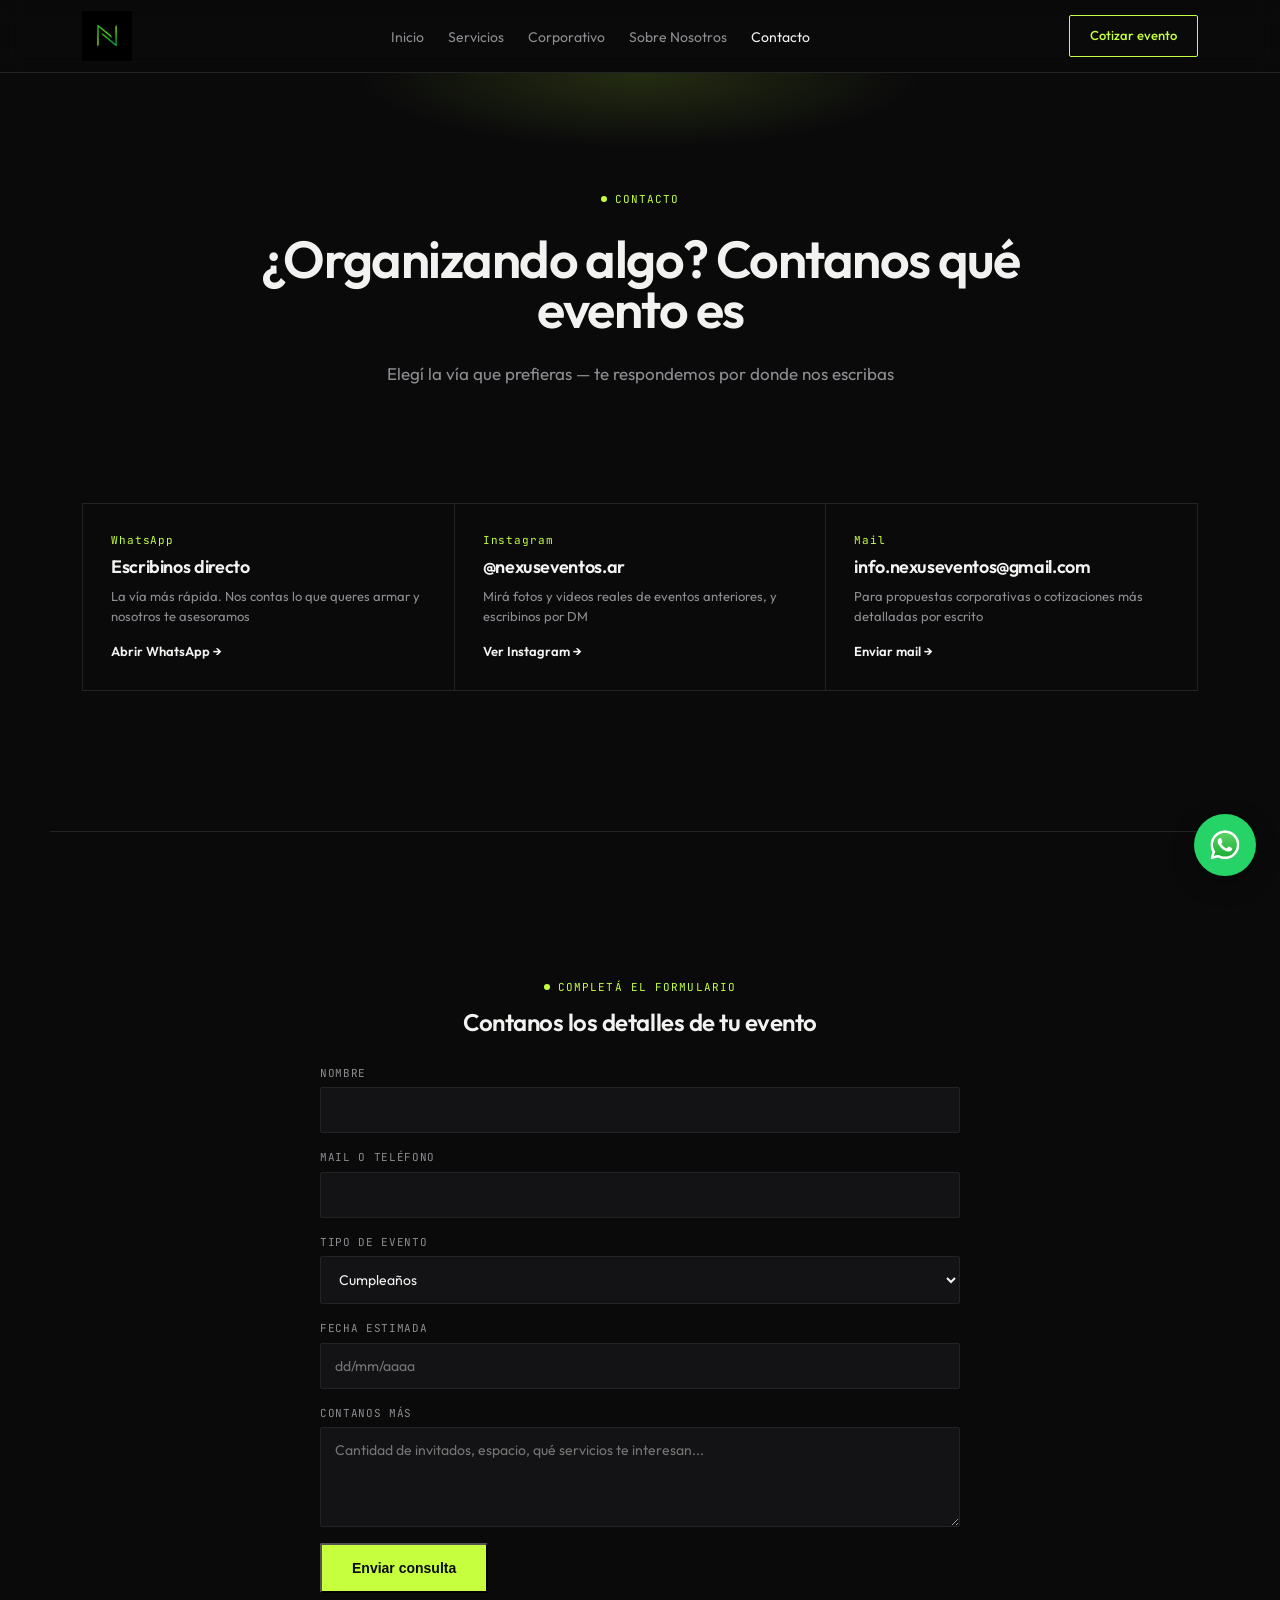
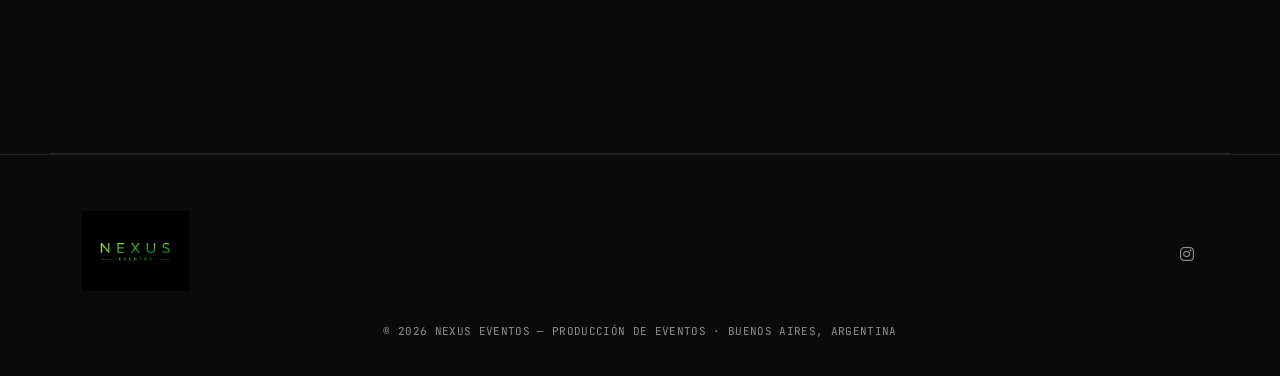
==== contacto.html @ 8e3d3120 "version 2" ====
<!DOCTYPE html>
<html lang="es">
<head>
<meta charset="UTF-8">
<meta name="viewport" content="width=device-width, initial-scale=1.0">
<title>Contacto — NEXUS EVENTOS</title>
<meta name="description" content="Contactá a NEXUS EVENTOS por WhatsApp, Instagram, mail o formulario para cotizar tu evento">
<link rel="stylesheet" href="styles.css">
<link rel="stylesheet" href="https://cdnjs.cloudflare.com/ajax/libs/font-awesome/6.7.2/css/all.min.css">
</head>
<body>

<header>
  <div class="wrap nav-inner">
    <a href="index.html" class="logo">
      <img src="fotos/Isotipo nexus.png" alt="Nexus Eventos">
    </a>
    <button class="nav-toggle" aria-label="Abrir menú">☰</button>
    <nav>
      <ul class="nav-links" id="navLinks">
        <li><a href="index.html">Inicio</a></li>
        <li><a href="servicios.html">Servicios</a></li>
        <li><a href="corporativo.html">Corporativo</a></li>
        <li><a href="sobre-nosotros.html">Sobre Nosotros</a></li>
        <li><a href="contacto.html" aria-current="page">Contacto</a></li>
      </ul>
    </nav>
    <a href="contacto.html" class="nav-cta">Cotizar evento</a>
  </div>
</header>

<!-- HERO -->
<section class="hero" style="padding-bottom:0;">
  <div class="hero-inner">
    <span class="eyebrow">Contacto</span>
    <h1 style="font-size:clamp(32px,4.5vw,52px);">¿Organizando algo? Contanos qué evento es</h1>
    <p>Elegí la vía que prefieras — te respondemos por donde nos escribas</p>
  </div>
</section>

<!-- OPCIONES DE CONTACTO -->
<section>
  <div class="contact-options">

    <!-- WHATSAPP -->
    <a class="contact-option" href="https://wa.me/5491100000000?text=Hola%2C%20quiero%20cotizar%20un%20evento" target="_blank" rel="noopener">
      <span class="label">WhatsApp</span>
      <h3>Escribinos directo</h3>
      <p>La vía más rápida. Nos contas lo que queres armar y nosotros te asesoramos </p>
      <span class="go">Abrir WhatsApp →</span>
    </a>

    <!-- INSTAGRAM -->
    <a class="contact-option" href="https://instagram.com/nexuseventos.ar" target="_blank" rel="noopener">
      <span class="label">Instagram</span>
      <h3>@nexuseventos.ar</h3>
      <p>Mirá fotos y videos reales de eventos anteriores, y escribinos por DM</p>
      <span class="go">Ver Instagram →</span>
    </a>

    <!-- MAIL -->
    <a class="contact-option" href="mailto:info.nexuseventos@gmail.com">
      <span class="label">Mail</span>
      <h3>info.nexuseventos@gmail.com</h3>
      <p>Para propuestas corporativas o cotizaciones más detalladas por escrito</p>
      <span class="go">Enviar mail →</span>
    </a>

  </div>
</section>

<!-- FORMULARIO -->
<section class="why-section">
  <div class="wrap" style="padding:56px 0; text-align:center;">
    <span class="eyebrow"> completá el formulario</span>
    <h2 style="margin:14px 0 30px;">Contanos los detalles de tu evento</h2>

    <form class="contact-form" id="contactForm" action="https://api.web3forms.com/submit" method="POST">
      <input type="hidden" name="access_key" value="68e4d121-441e-4bf8-ab7c-fb642df434f2">
      <input type="hidden" name="subject" value="Nueva consulta desde la web — NEXUS EVENTOS">

      <div class="field">
        <label for="nombre">Nombre</label>
        <input type="text" id="nombre" name="nombre" required>
      </div>

      <div class="field">
        <label for="contacto">Mail o teléfono</label>
        <input type="text" id="contacto" name="contacto" required>
      </div>

      <div class="field">
        <label for="tipoEvento">Tipo de evento</label>
        <select id="tipoEvento" name="tipo_evento">
          <option>Cumpleaños</option>
          <option>Previa / Egresados</option>
          <option>Evento corporativo</option>
          <option>Casamiento</option>
          <option>Otro</option>
        </select>
      </div>

      <div class="field">
        <label for="fecha">Fecha estimada</label>
        <input type="text" id="fecha" name="fecha" placeholder="dd/mm/aaaa">
      </div>

      <div class="field">
        <label for="mensaje">Contanos más</label>
        <textarea id="mensaje" name="mensaje" rows="4" placeholder="Cantidad de invitados, espacio, qué servicios te interesan..."></textarea>
      </div>

      <button type="submit" class="btn-primary">Enviar consulta</button>
      <p class="form-status" id="formStatus"></p>
    </form>
  </div>
</section>

<!-- BOTON WHATSAPP -->
<a href="https://wa.me/54911XXXXXXXX?text=Hola,%20quiero%20consultar%20por%20un%20evento."
   class="whatsapp-float"
   target="_blank"
   aria-label="WhatsApp">
<img src="fotos/WhatsApp.svg.webp" alt="WhatsApp">
</a>

<footer>
  <div class="footer-inner">
    <div class="footer-top wrap" style="max-width:1180px">
        <div class="footer-logo">
            <img src="fotos/logotipo nexus.png" alt="Nexus Eventos">
        </div>

      <div class="footer-social">
        <a href="https://www.instagram.com/nexuseventos.ar"
           target="_blank"
           aria-label="Instagram">
          <i class="fa-brands fa-instagram"></i>
        </a>
      </div>

    </div>

    <div class="footer-bottom">
      © 2026 NEXUS EVENTOS — PRODUCCIÓN DE EVENTOS · BUENOS AIRES, ARGENTINA
    </div>
  </div>
</footer>


<script src="script.js"></script>
<script>
  // Envío del formulario vía fetch para mostrar un mensaje de estado sin recargar la página
  const form = document.getElementById('contactForm');
  const status = document.getElementById('formStatus');
  if (form) {
    form.addEventListener('submit', async (e) => {
      e.preventDefault();
      status.textContent = 'Enviando...';
      status.className = 'form-status';
      try {
        const res = await fetch(form.action, {
          method: 'POST',
          body: new FormData(form),
          headers: { 'Accept': 'application/json' }
        });
        const data = await res.json();
        if (data.success) {
          status.textContent = '¡Listo! Te vamos a responder a la brevedad.';
          status.className = 'form-status ok';
          form.reset();
        } else {
          status.textContent = 'Hubo un error. Probá escribirnos por WhatsApp mientras lo resolvemos.';
          status.className = 'form-status error';
        }
      } catch (err) {
        status.textContent = 'Hubo un error. Probá escribirnos por WhatsApp mientras lo resolvemos.';
        status.className = 'form-status error';
      }
    });
  }
</script>
</body>
</html>
---- styles.css ----
/* ============================================
   NEXUS EVENTOS — Producción de eventos
   Sistema de diseño: negro + verde lima, tipografía Outfit
   ============================================ */

@import url('https://fonts.googleapis.com/css2?family=Outfit:wght@400;500;600;700&family=JetBrains+Mono:wght@400;500&display=swap');

:root{
  --bg: #0a0a0b;
  --bg-raised: #131315;
  --line: #232326;
  --ink: #f2f2f0;
  --ink-dim: #8d8d92;
  --accent: #c6ff3d;
  --font-display: 'Outfit', sans-serif;
  --font-mono: 'JetBrains Mono', monospace;
}

*{ margin: 0; padding: 0; box-sizing: border-box; }
html{ scroll-behavior: smooth; }
body{
  background: var(--bg);
  color: var(--ink);
  font-family: var(--font-display);
  line-height: 1.5;
  -webkit-font-smoothing: antialiased;
}

.wrap{ max-width: 1180px; margin: 0 auto; padding: 0 32px; }

h1, h2, h3{ font-family: var(--font-display); font-weight: 600; letter-spacing: -0.02em; line-height: 1.05; }

.eyebrow{
  font-family: var(--font-mono);
  text-transform: uppercase;
  letter-spacing: 0.1em;
  font-size: 11px;
  color: var(--accent);
  display: inline-flex;
  align-items: center;
  gap: 8px;
}
.eyebrow::before{ content:''; width:6px; height:6px; background:var(--accent); border-radius:50%; }

a{ color: inherit; text-decoration: none; }

/* ---------- NAV ---------- */
header{
  position: sticky; top: 0; z-index: 50;
  background: rgba(10,10,11,0.9);
  backdrop-filter: blur(10px);
  border-bottom: 1px solid var(--line);
}
.nav-inner{ display:flex; align-items:center; justify-content:space-between; height:72px; }
.logo{ display:flex; align-items:center; gap:8px; font-weight:700; font-size:20px; letter-spacing:-0.02em; text-decoration:none; }
.logo-dot{ width:8px; height:8px; background:var(--accent); border-radius:1px; }
.logo img{ height:50px; width:auto; display:block; }
.nav-links{ display:flex; gap:24px; list-style:none; }
.nav-links a{ font-size:14px; color:var(--ink-dim); transition:color .2s; }
.nav-links a:hover, .nav-links a[aria-current="page"]{ color:var(--ink); }
.nav-cta{
  font-size:13px; font-weight:500; padding:10px 20px;
  border:1px solid var(--accent); color:var(--accent); border-radius:2px;
  transition: background .2s, color .2s;
}
.nav-cta:hover{ background:var(--accent); color:var(--bg); }
.nav-toggle{ display:none; background:none; border:none; color:var(--ink); font-size:22px; cursor:pointer; }

/* ---------- HERO ---------- */
.hero{
  padding: 118px 32px 84px;
  text-align:center;
  background: radial-gradient(50% 50% at 50% 0, rgba(198,255,61,0.14) 0%, transparent 48%);
}
.hero-inner{ max-width:900px; margin:0 auto; display:flex; flex-direction:column; align-items:center; gap:26px; }
.hero h1{ font-size: clamp(36px, 5.5vw, 70px); letter-spacing:-0.03em; line-height:0.98; }
.hero p{ max-width:520px; color:var(--ink-dim); font-size:17px; }
.hero-ctas{ display:flex; gap:16px; }
.btn-primary{
  background:var(--accent); color:var(--bg); font-weight:600; font-size:14px;
  padding:15px 30px; border-radius:2px; transition:transform .15s, box-shadow .15s; display:inline-block;
}
.btn-primary:hover{ transform:translateY(-2px); box-shadow:0 8px 24px rgba(198,255,61,0.25); }
.btn-ghost{
  border:1px solid var(--line); color:var(--ink); font-weight:500; font-size:14px;
  padding:15px 30px; border-radius:2px; transition:border-color .15s; display:inline-block;
}
.btn-ghost:hover{ border-color:var(--ink-dim); }

/* ---------- SECTION SHARED ---------- */
section{ padding:84px 32px; max-width:1180px; margin:0 auto; }
.section-head{ max-width:640px; margin-bottom:40px; display:flex; flex-direction:column; gap:10px; }
.section-head.center{ text-align:center; margin-left:auto; margin-right:auto; align-items:center; }
.section-head h2{ font-size:clamp(28px,4vw,42px); }
.section-head p{ color:var(--ink-dim); font-size:16px; }

/* ---------- SERVICIOS ---------- */
.services-grid{ display:grid; grid-template-columns:repeat(3,1fr); gap:42px 41px; }
.service-card img{
  width:100%; height:300px; object-fit:cover; border-radius:2px; opacity:.86; display:block; margin-bottom:16px;
}
.service-card .idx{ font-family:var(--font-mono); font-size:10px; letter-spacing:0.05em; color:var(--accent); }
.service-card h3{ font-size:26px; letter-spacing:-0.01em; margin:8px 0 8px; }
.service-card p{ font-size:14px; color:var(--ink-dim); margin-bottom:16px; }
.service-card .card-link{
  display:inline-block; border:1px solid var(--accent); color:var(--accent);
  font-size:13px; font-weight:600; padding:12px 18px; border-radius:2px; transition:background .2s,color .2s;
}
.service-card .card-link:hover{ background:var(--accent); color:var(--bg); }

/* ---------- POR QUE ELEGIRNOS ---------- */
.why-section{ border-top:1px solid var(--line); border-bottom:1px solid var(--line); }
.why-inner{ display:flex; gap:60px; align-items:flex-start; }
.why-inner h2{ font-size:34px; font-weight:500; letter-spacing:-0.02em; max-width:528px; flex:none; }
.why-list{ flex:1; display:flex; flex-direction:column; }
.why-item{ padding-bottom:20px; border-bottom:1px solid var(--line); margin-bottom:20px; font-size:14px; line-height:1.6; }
.why-item:last-child{ border-bottom:none; margin-bottom:0; padding-bottom:0; }
.why-item .num{ color:var(--accent); font-weight:600; }

/* ---------- DISEÑADO PARA TU EVENTO ---------- */
.audience-section{ background:var(--bg-raised); max-width:none; padding:82px 32px; }
.audience-section > .wrap{ max-width:1180px; }
.audience-grid{ display:grid; grid-template-columns:repeat(3,1fr); gap:1px; background:var(--line); border:1px solid var(--line); margin-top:16px; }
.audience-card{ background:var(--bg-raised); padding:26px; font-size:15px; line-height:1.6; }
.audience-card b{ display:block; margin-bottom:14px; }

/* ---------- COMO TRABAJAMOS ---------- */
.steps-section{ border-top:1px solid var(--line); text-align:center; }
.steps-section h2{ font-size:40px; max-width:660px; margin:0 auto 40px; }
.steps-grid{ display:grid; grid-template-columns:repeat(4,1fr); gap:1px; background:var(--line); }
.step{ background:var(--bg); padding:26px; text-align:left; font-size:14px; line-height:1.5; }
.step .num{ display:block; margin-bottom:14px; }
.step b{ display:block; margin-bottom:4px; }

/* ---------- FAQ ---------- */
.faq-section{ background:var(--bg-raised); max-width:none; padding:0 32px; }
.faq-section > .wrap{ max-width:780px; border-top:1px solid var(--line); padding:57px 32px; text-align:center; }
.faq-section h2{ font-size:40px; margin-bottom:30px; }
.faq-list{ text-align:left; }
.faq-item{ border-bottom:1px solid var(--line); background:var(--bg-raised); }
.faq-question{
  width:100%; display:flex; justify-content:space-between; align-items:center; gap:16px;
  background:none; border:none; color:var(--ink); font-family:var(--font-display); font-weight:500;
  font-size:16px; line-height:1.3; padding:18px 4px; cursor:pointer; text-align:left;
}
.faq-icon{ position:relative; width:16px; height:16px; flex:none; }
.faq-icon::before, .faq-icon::after{ content:''; position:absolute; background:var(--accent); transition:transform .25s ease; }
.faq-icon::before{ width:14px; height:2px; top:7px; left:1px; }
.faq-icon::after{ width:2px; height:14px; top:1px; left:7px; }
.faq-item.open .faq-icon::after{ transform:rotate(90deg); }
.faq-answer{ max-height:0; overflow:hidden; transition:max-height .3s ease; }
.faq-item.open .faq-answer{ max-height:300px; }
.faq-answer p{ padding:0 4px 20px; font-size:14px; color:var(--ink-dim); line-height:1.6; }

/* ---------- CONTACTO ---------- */
.contact-section{ border-top:1px solid var(--line); text-align:center; padding-bottom:72px; }
.contact-section h2{ font-size:44px; letter-spacing:-0.03em; max-width:720px; margin:16px auto 0; }
.contact-ctas{ display:flex; gap:16px; justify-content:center; margin-top:18px; }

/* ---------- BOTÓN WHATSAPP ---------- */
.whatsapp-float {
    position: fixed;
    bottom: 24px;
    right: 24px;
    width: 62px;
    height: 62px;
    border-radius: 50%;
    background: #25D366;
    display: flex;
    align-items: center;
    justify-content: center;
    box-shadow: 0 8px 24px rgba(0,0,0,.25);
    z-index: 9999;
    transition: all .25s ease;
}

.whatsapp-float:hover {
    transform: scale(1.08);
}

.whatsapp-float img {
    width: 34px;
    height: 34px;
}

/* ---------- FOOTER ---------- */
footer{ border-top:1px solid var(--line); padding:56px 32px 36px; }
.footer-inner{ max-width:1180px; margin:0 auto; display:flex; flex-direction:column; align-items:center; gap:32px; }
.footer-top{ display:flex; justify-content:space-between; align-items:center; width:100%; }
.footer-social{ display:flex; gap:16px; }
.footer-social a{ width:18px; height:18px; color:var(--ink-dim); }
.footer-bottom{ font-family:var(--font-mono); font-size:11px; letter-spacing:0.03em; color:var(--ink-dim); text-align:center; }
.footer-logo img{ height:80px; width:auto; display:block; }

/* ---------- RESPONSIVE ---------- */
@media (max-width: 860px){
  .nav-links{ position:fixed; top:72px; left:0; right:0; background:var(--bg); border-bottom:1px solid var(--line); flex-direction:column; padding:8px 32px 20px; display:none; }
  .nav-links.open{ display:flex; }
  .nav-links a{ padding:12px 0; border-bottom:1px solid var(--line); }
  .nav-toggle{ display:block; }
  .hero-ctas{ flex-direction:column; width:100%; }
  .services-grid{ grid-template-columns:1fr; }
  .why-inner{ flex-direction:column; gap:24px; }
  .audience-grid, .steps-grid{ grid-template-columns:1fr; }
  .contact-ctas{ flex-direction:column; }
}

/* ============================================
   COMPONENTES PARA PÁGINAS INTERNAS
   (Servicios, Corporativo, Sobre Nosotros)
   ============================================ */

/* Hero de página interna — imagen de fondo con overlay, texto encima */
.page-hero{
  position:relative;
  overflow:hidden;
  min-height:520px;
  display:flex;
  align-items:center;
  padding:0;
  max-width:none;
}
.page-hero-bg{ position:absolute; inset:0; z-index:0; }
.page-hero-bg img{ width:100%; height:100%; object-fit:cover; opacity:.4; display:block; }
.page-hero-bg::after{
  content:'';
  position:absolute; inset:0;
  background:
    linear-gradient(90deg, var(--bg) 15%, rgba(10,10,11,0.55) 55%, rgba(10,10,11,0.25) 100%),
    linear-gradient(to top, var(--bg) 0%, transparent 45%);
}
.page-hero > .wrap{ position:relative; z-index:1; padding-top:132px; padding-bottom:72px; }
.page-hero-text{ display:flex; flex-direction:column; gap:20px; align-items:flex-start; max-width:620px; }
.page-hero-text h1{ font-size:clamp(32px,4.5vw,52px); letter-spacing:-0.02em; }
.page-hero-text p{ color:var(--ink-dim); font-size:16px; max-width:480px; }

/* Bloques de 3 columnas (por qué elegirnos / principios) */
.trio-grid{ display:grid; grid-template-columns:repeat(3,1fr); gap:1px; background:var(--line); border:1px solid var(--line); margin-top:24px; }
.trio-item{ background:var(--bg); padding:26px; font-size:14px; line-height:1.6; }
.trio-item .num{ color:var(--accent); font-family:var(--font-mono); font-size:12px; display:block; margin-bottom:10px; }
.trio-item b{ display:block; margin-bottom:6px; }

/* Detalle de servicio (imagen + texto alternado) */
.service-detail{ display:grid; grid-template-columns:1fr 1fr; gap:60px; align-items:center; padding:64px 32px; border-top:1px solid var(--line); }
.service-detail:nth-child(even) .service-detail-img{ order:2; }
.service-detail-img img{ width:100%; border-radius:2px; display:block; }
.service-detail-text .idx{ font-family:var(--font-mono); font-size:11px; color:var(--accent); letter-spacing:0.08em; }
.service-detail-text h2{ font-size:30px; margin:12px 0 14px; }
.service-detail-text p{ color:var(--ink-dim); font-size:15px; margin-bottom:20px; }
.spec-list{ display:flex; flex-wrap:wrap; gap:10px; margin-bottom:16px; }
.spec-list span{ border:1px solid var(--line); border-radius:2px; padding:6px 12px; font-size:12px; color:var(--ink-dim); }
.ideal-para{ font-family:var(--font-mono); font-size:11px; color:var(--ink-dim); letter-spacing:0.05em; margin-bottom:20px; text-transform:uppercase; }
.ideal-para b{ color:var(--ink); }

/* Grilla de soluciones corporativas (numeradas con link) */
.corp-grid{ display:grid; grid-template-columns:repeat(3,1fr); gap:1px; background:var(--line); border:1px solid var(--line); margin-top:24px; }
.corp-card{ background:var(--bg); padding:28px; }
.corp-card .num{ font-family:var(--font-mono); font-size:12px; color:var(--accent); }
.corp-card h3{ font-size:17px; margin:12px 0 8px; }
.corp-card p{ font-size:14px; color:var(--ink-dim); }
.corp-card a{ color:inherit; }
.corp-card a:hover{ color:var(--accent); }

/* Lista de tags de equipamiento */
.equipment-tags{ display:flex; flex-wrap:wrap; gap:10px; margin-top:20px; }
.equipment-tags a{ border:1px solid var(--line); border-radius:20px; padding:10px 18px; font-size:13px; transition:border-color .2s, color .2s; }
.equipment-tags a:hover{ border-color:var(--accent); color:var(--accent); }

/* FAQ en dos columnas (Servicios) */
.faq-columns{ display:grid; grid-template-columns:1fr 1fr; gap:0 40px; text-align:left; }
.faq-columns .faq-item{ break-inside:avoid; }

/* Propósito / Misión / Visión */
.pmv-grid{ display:grid; grid-template-columns:repeat(3,1fr); gap:40px; margin-top:24px; }
.pmv-item .label{ font-family:var(--font-mono); font-size:11px; color:var(--accent); letter-spacing:0.08em; display:block; margin-bottom:10px; }
.pmv-item p{ font-size:15px; line-height:1.6; }

/* Nota de placeholder (aviso interno, no mostrar en producción) */
.todo-note{
  display:block; background:rgba(198,255,61,0.08); border:1px dashed var(--accent);
  color:var(--accent); font-family:var(--font-mono); font-size:11px; padding:10px 14px; border-radius:2px; margin-top:10px;
}

@media (max-width: 860px){
  .service-detail, .trio-grid, .corp-grid, .faq-columns, .pmv-grid{ grid-template-columns:1fr; display:flex; flex-direction:column; }
  .service-detail:nth-child(even) .service-detail-img{ order:0; }
}

/* ============================================
   PÁGINA DE CONTACTO
   ============================================ */
.contact-options{ display:grid; grid-template-columns:repeat(3,1fr); gap:1px; background:var(--line); border:1px solid var(--line); margin:32px 0 56px; }
.contact-option{ background:var(--bg); padding:28px; display:flex; flex-direction:column; gap:10px; transition:background .2s; }
.contact-option:hover{ background:var(--bg-raised); }
.contact-option .label{ font-family:var(--font-mono); font-size:11px; color:var(--accent); letter-spacing:0.08em; }
.contact-option h3{ font-size:18px; }
.contact-option p{ font-size:13px; color:var(--ink-dim); }
.contact-option .go{ font-size:13px; font-weight:600; color:var(--ink); margin-top:6px; }
.contact-option:hover .go{ color:var(--accent); }

.contact-form{ max-width:640px; margin:0 auto; display:flex; flex-direction:column; gap:16px; text-align:left; }
.contact-form .field{ display:flex; flex-direction:column; gap:6px; }
.contact-form label{ font-family:var(--font-mono); font-size:11px; text-transform:uppercase; letter-spacing:0.06em; color:var(--ink-dim); }
.contact-form input, .contact-form select, .contact-form textarea{
  background:var(--bg-raised); border:1px solid var(--line); color:var(--ink);
  padding:13px 14px; font-family:var(--font-display); font-size:14px; border-radius:2px;
}
.contact-form input:focus, .contact-form select:focus, .contact-form textarea:focus{ outline:none; border-color:var(--accent); }
.contact-form button{ align-self:flex-start; }
.form-status{ font-size:13px; margin-top:4px; }
.form-status.ok{ color:var(--accent); }
.form-status.error{ color:#ff6b6b; }

@media (max-width:860px){
  .contact-options{ grid-template-columns:1fr; }
}

/* ============================================
   SUBPÁGINAS DE SERVICIO (karaoke / gaming / pantallas)
   ============================================ */
.breadcrumb{ font-family:var(--font-mono); font-size:12px; color:var(--ink-dim); margin-bottom:18px; }
.breadcrumb a{ color:var(--ink-dim); transition:color .2s; }
.breadcrumb a:hover{ color:var(--accent); }
.breadcrumb .sep{ margin:0 8px; }
.breadcrumb .current{ color:var(--ink); }

.back-link{
  display:inline-flex; align-items:center; gap:6px;
  font-family:var(--font-mono); font-size:12px; color:var(--ink-dim);
  margin-bottom:14px; cursor:pointer; transition:color .2s;
}
.back-link:hover{ color:var(--accent); }

.gallery-grid{ display:grid; grid-template-columns:repeat(3,1fr); gap:16px; }
.gallery-grid img{ width:100%; height:220px; object-fit:cover; border-radius:2px; display:block; }

.packages-grid{ display:grid; grid-template-columns:repeat(3,1fr); gap:1px; background:var(--line); border:1px solid var(--line); margin-top:24px; }
.package-card{ background:var(--bg); padding:28px; display:flex; flex-direction:column; gap:10px; }
.package-card.featured{ background:var(--bg-raised); border-top:2px solid var(--accent); }
.package-card .tier{ font-family:var(--font-mono); font-size:11px; color:var(--accent); letter-spacing:0.08em; }
.package-card h3{ font-size:20px; }
.package-card .price{ font-size:24px; font-weight:600; margin:4px 0; }
.package-card .price span{ font-size:13px; color:var(--ink-dim); font-weight:400; }
.package-card ul{ list-style:none; display:flex; flex-direction:column; gap:8px; font-size:13px; color:var(--ink-dim); margin:8px 0 16px; }
.package-card ul li::before{ content:"— "; color:var(--accent); }

.related-services{ display:flex; gap:16px; flex-wrap:wrap; }
.related-services a{ border:1px solid var(--line); border-radius:2px; padding:14px 20px; font-size:14px; transition:border-color .2s, color .2s; }
.related-services a:hover{ border-color:var(--accent); color:var(--accent); }

@media (max-width:860px){
  .gallery-grid, .packages-grid{ grid-template-columns:1fr; }
}

/* ============================================
   CONTENIDO EXTENDIDO DE SUBPÁGINAS DE SERVICIO
   ============================================ */
.feature-grid{ display:grid; grid-template-columns:repeat(2,1fr); gap:1px; background:var(--line); border:1px solid var(--line); margin-top:8px; }
.feature-item{ background:var(--bg); padding:26px; display:flex; gap:14px; align-items:flex-start; transition:background .2s; }
.feature-item:hover{ background:var(--bg-raised); }
.feature-item .dot{ width:8px; height:8px; background:var(--accent); border-radius:1px; flex:none; margin-top:7px; }
.feature-item-body b{ display:block; font-size:15px; margin-bottom:6px; }
.feature-item-body p{ font-size:14px; color:var(--ink-dim); line-height:1.6; }

.modalidad-grid{ display:grid; grid-template-columns:repeat(3,1fr); gap:1px; background:var(--line); border:1px solid var(--line); margin-top:24px; }
.modalidad-item{ background:var(--bg); padding:24px; font-size:14px; line-height:1.6; color:var(--ink-dim); }
.modalidad-item b{ display:block; color:var(--ink); margin-bottom:6px; }
.modalidad-note{ text-align:center; font-size:14px; color:var(--ink-dim); margin-top:20px; }
.modalidad-note a{ color:var(--accent); }

@media (max-width:860px){
  .feature-grid, .modalidad-grid{ grid-template-columns:1fr; }
}
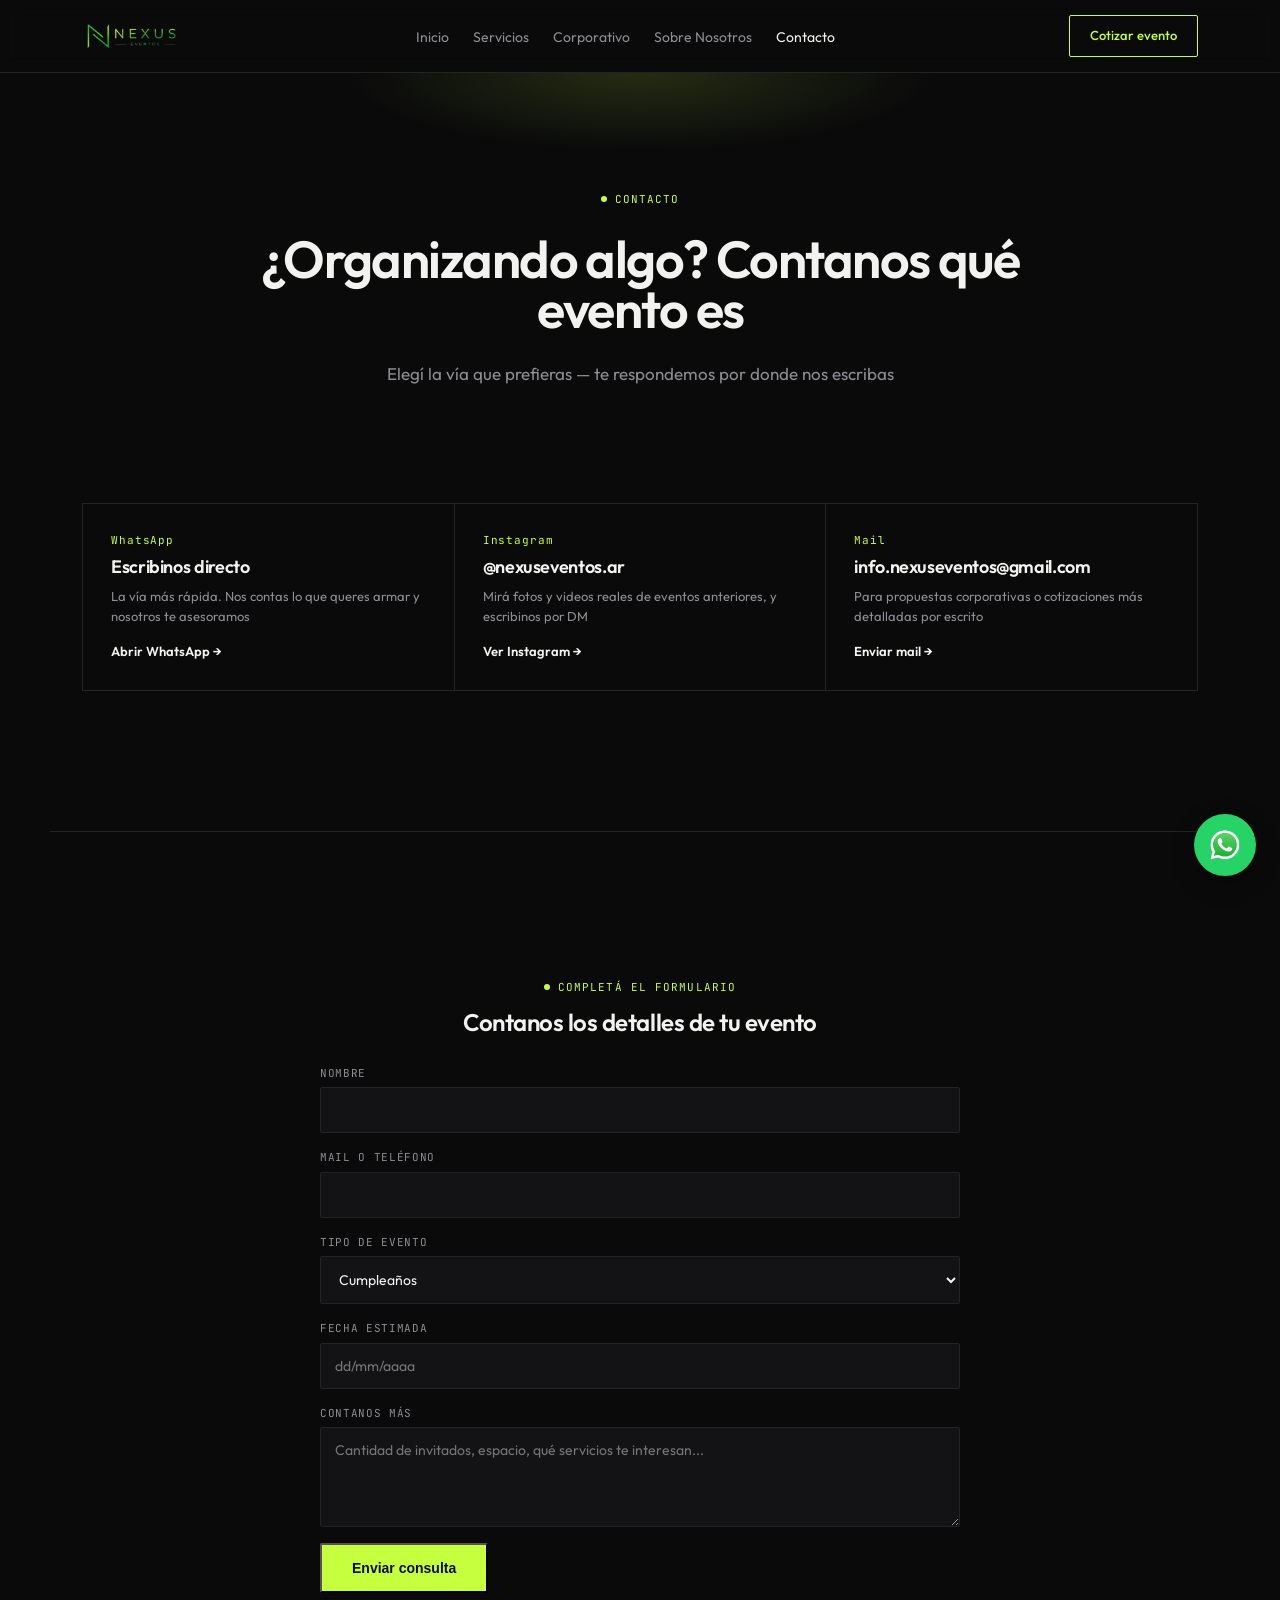
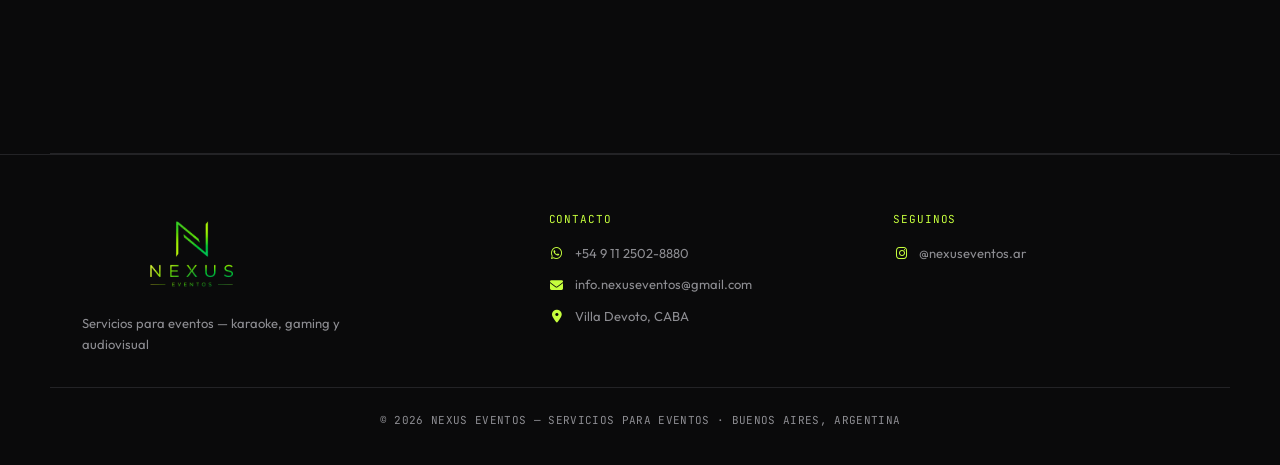
==== commit 2feb2d26: "version 3" ====
--- a/contacto.html
+++ b/contacto.html
@@ -13,13 +13,20 @@
 <header>
   <div class="wrap nav-inner">
     <a href="index.html" class="logo">
-      <img src="fotos/Isotipo nexus.png" alt="Nexus Eventos">
+      <img src="fotos/imagotipo 2 nexus sin fondo.png" alt="Nexus Eventos">
     </a>
     <button class="nav-toggle" aria-label="Abrir menú">☰</button>
     <nav>
       <ul class="nav-links" id="navLinks">
         <li><a href="index.html">Inicio</a></li>
-        <li><a href="servicios.html">Servicios</a></li>
+        <li class="has-dropdown">
+          <a href="servicios.html">Servicios</a>
+          <ul class="dropdown">
+            <li><a href="karaoke.html">Karaoke &amp; Música</a></li>
+            <li><a href="gaming.html">Experiencia Gamer</a></li>
+            <li><a href="pantallas.html">Pantallas &amp; Audiovisual</a></li>
+          </ul>
+        </li>
         <li><a href="corporativo.html">Corporativo</a></li>
         <li><a href="sobre-nosotros.html">Sobre Nosotros</a></li>
         <li><a href="contacto.html" aria-current="page">Contacto</a></li>
@@ -29,8 +36,10 @@
   </div>
 </header>
 
+
+
 <!-- HERO -->
-<section class="hero" style="padding-bottom:0;">
+<section class="hero reveal" style="padding-bottom:0;">
   <div class="hero-inner">
     <span class="eyebrow">Contacto</span>
     <h1 style="font-size:clamp(32px,4.5vw,52px);">¿Organizando algo? Contanos qué evento es</h1>
@@ -40,10 +49,10 @@
 
 <!-- OPCIONES DE CONTACTO -->
 <section>
-  <div class="contact-options">
+  <div class="contact-options reveal">
 
     <!-- WHATSAPP -->
-    <a class="contact-option" href="https://wa.me/5491100000000?text=Hola%2C%20quiero%20cotizar%20un%20evento" target="_blank" rel="noopener">
+    <a class="contact-option reveal" href="https://wa.me/5491125028880?text=Hola%2C%20quiero%20cotizar%20un%20evento" target="_blank" rel="noopener">
       <span class="label">WhatsApp</span>
       <h3>Escribinos directo</h3>
       <p>La vía más rápida. Nos contas lo que queres armar y nosotros te asesoramos </p>
@@ -51,7 +60,7 @@
     </a>
 
     <!-- INSTAGRAM -->
-    <a class="contact-option" href="https://instagram.com/nexuseventos.ar" target="_blank" rel="noopener">
+    <a class="contact-option reveal" href="https://instagram.com/nexuseventos.ar" target="_blank" rel="noopener">
       <span class="label">Instagram</span>
       <h3>@nexuseventos.ar</h3>
       <p>Mirá fotos y videos reales de eventos anteriores, y escribinos por DM</p>
@@ -59,7 +68,7 @@
     </a>
 
     <!-- MAIL -->
-    <a class="contact-option" href="mailto:info.nexuseventos@gmail.com">
+    <a class="contact-option reveal" href="mailto:info.nexuseventos@gmail.com">
       <span class="label">Mail</span>
       <h3>info.nexuseventos@gmail.com</h3>
       <p>Para propuestas corporativas o cotizaciones más detalladas por escrito</p>
@@ -70,26 +79,26 @@
 </section>
 
 <!-- FORMULARIO -->
-<section class="why-section">
+<section class="why-section reveal">
   <div class="wrap" style="padding:56px 0; text-align:center;">
     <span class="eyebrow"> completá el formulario</span>
     <h2 style="margin:14px 0 30px;">Contanos los detalles de tu evento</h2>
 
-    <form class="contact-form" id="contactForm" action="https://api.web3forms.com/submit" method="POST">
+    <form class="contact-form reveal" id="contactForm" action="https://api.web3forms.com/submit" method="POST">
       <input type="hidden" name="access_key" value="68e4d121-441e-4bf8-ab7c-fb642df434f2">
       <input type="hidden" name="subject" value="Nueva consulta desde la web — NEXUS EVENTOS">
 
-      <div class="field">
+      <div class="field reveal">
         <label for="nombre">Nombre</label>
         <input type="text" id="nombre" name="nombre" required>
       </div>
 
-      <div class="field">
+      <div class="field reveal">
         <label for="contacto">Mail o teléfono</label>
         <input type="text" id="contacto" name="contacto" required>
       </div>
 
-      <div class="field">
+      <div class="field reveal">
         <label for="tipoEvento">Tipo de evento</label>
         <select id="tipoEvento" name="tipo_evento">
           <option>Cumpleaños</option>
@@ -100,12 +109,12 @@
         </select>
       </div>
 
-      <div class="field">
+      <div class="field reveal">
         <label for="fecha">Fecha estimada</label>
         <input type="text" id="fecha" name="fecha" placeholder="dd/mm/aaaa">
       </div>
 
-      <div class="field">
+      <div class="field reveal">
         <label for="mensaje">Contanos más</label>
         <textarea id="mensaje" name="mensaje" rows="4" placeholder="Cantidad de invitados, espacio, qué servicios te interesan..."></textarea>
       </div>
@@ -117,7 +126,7 @@
 </section>
 
 <!-- BOTON WHATSAPP -->
-<a href="https://wa.me/54911XXXXXXXX?text=Hola,%20quiero%20consultar%20por%20un%20evento."
+<a href="https://wa.me/5491125028880?text=Hola,%20quiero%20consultar%20por%20un%20evento."
    class="whatsapp-float"
    target="_blank"
    aria-label="WhatsApp">
@@ -127,22 +136,34 @@
 <footer>
   <div class="footer-inner">
     <div class="footer-top wrap" style="max-width:1180px">
-        <div class="footer-logo">
-            <img src="fotos/logotipo nexus.png" alt="Nexus Eventos">
-        </div>
-
-      <div class="footer-social">
-        <a href="https://www.instagram.com/nexuseventos.ar"
-           target="_blank"
-           aria-label="Instagram">
-          <i class="fa-brands fa-instagram"></i>
+      <div class="footer-col footer-col-logo">
+        <img src="fotos/Imagotipo nexus sin fondo.png" alt="Nexus Eventos" class="footer-logo-img">
+        <p class="footer-tagline">Servicios para eventos — karaoke, gaming y audiovisual</p>
+      </div>
+
+      <div class="footer-col">
+        <span class="footer-col-title">Contacto</span>
+        <a href="https://wa.me/5491125028880" target="_blank" class="footer-link">
+          <i class="fa-brands fa-whatsapp"></i> +54 9 11 2502-8880
         </a>
-      </div>
-
+        <a href="mailto:info.nexuseventos@gmail.com" class="footer-link">
+          <i class="fa-solid fa-envelope"></i> info.nexuseventos@gmail.com
+        </a>
+        <span class="footer-link">
+          <i class="fa-solid fa-location-dot"></i> Villa Devoto, CABA
+        </span>
+      </div>
+
+      <div class="footer-col">
+        <span class="footer-col-title">Seguinos</span>
+        <a href="https://www.instagram.com/nexuseventos.ar" target="_blank" aria-label="Instagram" class="footer-link">
+          <i class="fa-brands fa-instagram"></i> @nexuseventos.ar
+        </a>
+      </div>
     </div>
 
     <div class="footer-bottom">
-      © 2026 NEXUS EVENTOS — PRODUCCIÓN DE EVENTOS · BUENOS AIRES, ARGENTINA
+      © 2026 NEXUS EVENTOS — SERVICIOS PARA EVENTOS · BUENOS AIRES, ARGENTINA
     </div>
   </div>
 </footer>
--- a/styles.css
+++ b/styles.css
@@ -54,10 +54,26 @@
 .nav-inner{ display:flex; align-items:center; justify-content:space-between; height:72px; }
 .logo{ display:flex; align-items:center; gap:8px; font-weight:700; font-size:20px; letter-spacing:-0.02em; text-decoration:none; }
 .logo-dot{ width:8px; height:8px; background:var(--accent); border-radius:1px; }
-.logo img{ height:50px; width:auto; display:block; }
+.logo img{ height:75px; width:auto; display:block; }
 .nav-links{ display:flex; gap:24px; list-style:none; }
 .nav-links a{ font-size:14px; color:var(--ink-dim); transition:color .2s; }
 .nav-links a:hover, .nav-links a[aria-current="page"]{ color:var(--ink); }
+
+/* Submenú desplegable de Servicios */
+.has-dropdown{ position:relative; }
+.dropdown{
+  list-style:none;
+  position:absolute; top:100%; left:0;
+  min-width:220px; padding:6px;
+  background:var(--bg-raised); border:1px solid var(--line); border-radius:2px;
+  box-shadow:0 12px 24px rgba(0,0,0,.35);
+  display:none; flex-direction:column;
+  z-index:60;
+}
+.has-dropdown:hover .dropdown{ display:flex; }
+.dropdown a{ display:block; padding:10px 12px; font-size:13px; border-radius:2px; color:var(--ink-dim); }
+.dropdown a:hover{ background:var(--bg); color:var(--accent); }
+
 .nav-cta{
   font-size:13px; font-weight:500; padding:10px 20px;
   border:1px solid var(--accent); color:var(--accent); border-radius:2px;
@@ -68,11 +84,41 @@
 
 /* ---------- HERO ---------- */
 .hero{
+  position:relative;
+  overflow:hidden;
   padding: 118px 32px 84px;
   text-align:center;
-  background: radial-gradient(50% 50% at 50% 0, rgba(198,255,61,0.14) 0%, transparent 48%);
-}
-.hero-inner{ max-width:900px; margin:0 auto; display:flex; flex-direction:column; align-items:center; gap:26px; }
+  background: radial-gradient(50% 50% at 50% 0, rgba(198,255,61,0.14) 0%, transparent 50%);
+}
+.hero-bg{
+  position:absolute;
+  inset:0;
+  width:100%;
+  height:100%;
+  z-index:0;
+}
+.hero-bg img{
+  width:100%;
+  height:100%;
+  object-fit:cover;
+  object-position:center;
+  display:block;
+  filter:grayscale(1) contrast(1.1);
+  opacity:.75;
+}
+.hero-bg::after{
+  content:'';
+  position:absolute;
+  inset:0;
+  background:
+    radial-gradient(60% 60% at 50% 0%, rgba(198,255,61,0.10) 0%, transparent 90%),
+    linear-gradient(180deg, var(--bg) 0%, rgba(10,10,11,0.55) 30%, rgba(10,10,11,0.85) 100%),
+    linear-gradient(90deg, var(--bg) 0%, transparent 20%, transparent 80%, var(--bg) 100%);
+}
+.hero-inner{
+  position:relative; z-index:1;
+  max-width:900px; margin:0 auto; display:flex; flex-direction:column; align-items:center; gap:26px;
+}
 .hero h1{ font-size: clamp(36px, 5.5vw, 70px); letter-spacing:-0.03em; line-height:0.98; }
 .hero p{ max-width:520px; color:var(--ink-dim); font-size:17px; }
 .hero-ctas{ display:flex; gap:16px; }
@@ -87,6 +133,7 @@
 }
 .btn-ghost:hover{ border-color:var(--ink-dim); }
 
+
 /* ---------- SECTION SHARED ---------- */
 section{ padding:84px 32px; max-width:1180px; margin:0 auto; }
 .section-head{ max-width:640px; margin-bottom:40px; display:flex; flex-direction:column; gap:10px; }
@@ -94,6 +141,10 @@
 .section-head h2{ font-size:clamp(28px,4vw,42px); }
 .section-head p{ color:var(--ink-dim); font-size:16px; }
 
+@media (max-width:860px){
+  .section-head-wide h2{ white-space:normal; }
+}
+
 /* ---------- SERVICIOS ---------- */
 .services-grid{ display:grid; grid-template-columns:repeat(3,1fr); gap:42px 41px; }
 .service-card img{
@@ -107,6 +158,19 @@
   font-size:13px; font-weight:600; padding:12px 18px; border-radius:2px; transition:background .2s,color .2s;
 }
 .service-card .card-link:hover{ background:var(--accent); color:var(--bg); }
+
+/* Más vida en las tarjetas al pasar el mouse */
+.service-card{ transition:transform .25s ease; }
+.service-card:hover{ transform:translateY(-6px); }
+
+.feature-item{ transition:transform .2s ease, background .2s ease; }
+.feature-item:hover{ transform:translateX(4px); }
+
+.trio-item, .corp-card, .package-card{ transition:background .2s ease, transform .2s ease; }
+.trio-item:hover, .corp-card:hover{ background:var(--bg-raised); }
+
+.audience-card{ transition:background .2s ease; }
+.audience-card:hover{ background:rgba(198,255,61,0.04); }
 
 /* ---------- POR QUE ELEGIRNOS ---------- */
 .why-section{ border-top:1px solid var(--line); border-bottom:1px solid var(--line); }
@@ -184,13 +248,38 @@
 }
 
 /* ---------- FOOTER ---------- */
+/* ---------- FOOTER ---------- */
 footer{ border-top:1px solid var(--line); padding:56px 32px 36px; }
-.footer-inner{ max-width:1180px; margin:0 auto; display:flex; flex-direction:column; align-items:center; gap:32px; }
-.footer-top{ display:flex; justify-content:space-between; align-items:center; width:100%; }
-.footer-social{ display:flex; gap:16px; }
-.footer-social a{ width:18px; height:18px; color:var(--ink-dim); }
-.footer-bottom{ font-family:var(--font-mono); font-size:11px; letter-spacing:0.03em; color:var(--ink-dim); text-align:center; }
-.footer-logo img{ height:80px; width:auto; display:block; }
+.footer-inner{ max-width:1180px; margin:0 auto; display:flex; flex-direction:column; gap:32px; }
+.footer-top{
+  display:grid; grid-template-columns:1.4fr 1fr 1fr; gap:40px;
+  align-items:start; width:100%;
+}
+.footer-col{ display:flex; flex-direction:column; gap:12px; }
+.footer-col-title{
+  font-family:var(--font-mono); font-size:11px; text-transform:uppercase;
+  letter-spacing:0.08em; color:var(--accent); margin-bottom:4px;
+}
+.footer-col-logo .footer-logo-img{
+  height:88px;
+  width:auto;
+  max-width:220px;
+  object-fit:contain;
+  display:block;
+  margin-bottom:2px;
+}
+.footer-tagline{ font-size:13px; color:var(--ink-dim); line-height:1.6; max-width:320px; }
+.footer-link{
+  display:flex; align-items:center; gap:10px;
+  font-size:13px; color:var(--ink-dim); transition:color .2s;
+}
+.footer-link:hover{ color:var(--accent); }
+.footer-link i{ width:16px; text-align:center; color:var(--accent); font-size:13px; }
+.footer-bottom{ font-family:var(--font-mono); font-size:11px; letter-spacing:0.03em; color:var(--ink-dim); text-align:center; border-top:1px solid var(--line); padding-top:24px; }
+
+@media (max-width:860px){
+  .footer-top{ grid-template-columns:1fr; gap:32px; }
+}
 
 /* ---------- RESPONSIVE ---------- */
 @media (max-width: 860px){
@@ -203,7 +292,16 @@
   .why-inner{ flex-direction:column; gap:24px; }
   .audience-grid, .steps-grid{ grid-template-columns:1fr; }
   .contact-ctas{ flex-direction:column; }
-}
+
+/* En mobile no hay hover: el submenú de Servicios queda siempre visible, anidado */
+  .dropdown{
+    display:flex; position:static; border:none; background:none; box-shadow:none;
+    padding:0 0 0 16px; margin-top:-6px;
+  }
+  .dropdown a{ border-bottom:none; padding:8px 0; color:var(--ink-dim); font-size:13px; }
+
+}
+
 
 /* ============================================
    COMPONENTES PARA PÁGINAS INTERNAS
@@ -221,18 +319,27 @@
   max-width:none;
 }
 .page-hero-bg{ position:absolute; inset:0; z-index:0; }
-.page-hero-bg img{ width:100%; height:100%; object-fit:cover; opacity:.4; display:block; }
+
+.page-hero-bg img{
+  width:100%; height:100%; object-fit:cover; object-position:75% center;
+  opacity:.65; display:block;
+}
 .page-hero-bg::after{
   content:'';
   position:absolute; inset:0;
   background:
-    linear-gradient(90deg, var(--bg) 15%, rgba(10,10,11,0.55) 55%, rgba(10,10,11,0.25) 100%),
-    linear-gradient(to top, var(--bg) 0%, transparent 45%);
-}
-.page-hero > .wrap{ position:relative; z-index:1; padding-top:132px; padding-bottom:72px; }
-.page-hero-text{ display:flex; flex-direction:column; gap:20px; align-items:flex-start; max-width:620px; }
-.page-hero-text h1{ font-size:clamp(32px,4.5vw,52px); letter-spacing:-0.02em; }
-.page-hero-text p{ color:var(--ink-dim); font-size:16px; max-width:480px; }
+    linear-gradient(90deg, var(--bg) 8%, rgba(10,10,11,0.45) 45%, rgba(10,10,11,0.15) 100%),
+    linear-gradient(to top, var(--bg) 0%, transparent 55%);
+}
+
+.page-hero > .wrap{
+  position:relative; z-index:1;
+  padding-top:132px; padding-bottom:72px;
+}
+.page-hero-text{ display:flex; flex-direction:column; gap:20px; align-items:center; text-align:center;  gap:20px; max-width:900px; margin:0 auto;} 
+.page-hero-text h1{ font-size:clamp(32px,4.5vw,52px); letter-spacing:-0.02em; max-width:900px; } 
+.page-hero-text p{ color:var(--ink-dim); font-size:16px; max-width:650px; }
+
 
 /* Bloques de 3 columnas (por qué elegirnos / principios) */
 .trio-grid{ display:grid; grid-template-columns:repeat(3,1fr); gap:1px; background:var(--line); border:1px solid var(--line); margin-top:24px; }
@@ -248,7 +355,7 @@
 .service-detail-text h2{ font-size:30px; margin:12px 0 14px; }
 .service-detail-text p{ color:var(--ink-dim); font-size:15px; margin-bottom:20px; }
 .spec-list{ display:flex; flex-wrap:wrap; gap:10px; margin-bottom:16px; }
-.spec-list span{ border:1px solid var(--line); border-radius:2px; padding:6px 12px; font-size:12px; color:var(--ink-dim); }
+.spec-list span{border:1px solid var(--line); border-radius:2px;padding:6px 12px;font-size:12px;font-weight:600;color:var(--ink);letter-spacing:0.02em;}
 .ideal-para{ font-family:var(--font-mono); font-size:11px; color:var(--ink-dim); letter-spacing:0.05em; margin-bottom:20px; text-transform:uppercase; }
 .ideal-para b{ color:var(--ink); }
 
@@ -356,11 +463,23 @@
    CONTENIDO EXTENDIDO DE SUBPÁGINAS DE SERVICIO
    ============================================ */
 .feature-grid{ display:grid; grid-template-columns:repeat(2,1fr); gap:1px; background:var(--line); border:1px solid var(--line); margin-top:8px; }
+.feature-grid-3{ grid-template-columns:repeat(3,1fr); }
+.feature-grid-1{ grid-template-columns:1fr; max-width:520px; margin:0 auto; }
 .feature-item{ background:var(--bg); padding:26px; display:flex; gap:14px; align-items:flex-start; transition:background .2s; }
 .feature-item:hover{ background:var(--bg-raised); }
-.feature-item .dot{ width:8px; height:8px; background:var(--accent); border-radius:1px; flex:none; margin-top:7px; }
-.feature-item-body b{ display:block; font-size:15px; margin-bottom:6px; }
-.feature-item-body p{ font-size:14px; color:var(--ink-dim); line-height:1.6; }
+.feature-item{ background:var(--bg); padding:26px; display:flex; gap:14px; align-items:flex-start; transition:background .2s; }
+.feature-item:hover{ background:var(--bg-raised); }
+.feature-item i{
+  font-size:18px;
+  color:var(--accent);
+  flex:none;
+  margin-top:2px;
+  width:20px;
+  text-align:center;
+}
+.feature-item-body b{ display:block; font-size:16px; margin-bottom:8px; }
+.feature-item-body p{ font-size:15px; color:var(--ink-dim); line-height:1.6; }
+
 
 .modalidad-grid{ display:grid; grid-template-columns:repeat(3,1fr); gap:1px; background:var(--line); border:1px solid var(--line); margin-top:24px; }
 .modalidad-item{ background:var(--bg); padding:24px; font-size:14px; line-height:1.6; color:var(--ink-dim); }
@@ -370,4 +489,64 @@
 
 @media (max-width:860px){
   .feature-grid, .modalidad-grid{ grid-template-columns:1fr; }
-}+}
+
+@media (max-width:860px){
+  .feature-grid-3{ grid-template-columns:1fr; }
+}
+
+/* Caja destacada — Karaoke 3 en 1 */
+.highlight-box{
+  background:var(--bg-raised);
+  border:1px solid var(--line);
+  border-left:2px solid var(--accent);
+  border-radius:2px;
+  padding:28px 30px;
+  margin-bottom:32px;
+}
+.highlight-box h3{ font-size:22px; margin:8px 0 10px; }
+.highlight-box > p{ color:var(--ink-dim); font-size:14px; margin-bottom:14px; }
+.check-list{ list-style:none; display:flex; flex-direction:column; gap:8px; }
+.check-list li{ font-size:15px; color:var(--ink); padding-left:22px; position:relative; }
+.check-list li::before{
+  content:'✓'; position:absolute; left:0; top:0;
+  color:var(--accent); font-weight:600;
+}
+
+/* REVEAL */
+.reveal{ opacity:0; transform:translateY(24px); transition:opacity .6s ease, transform .6s ease; }
+.reveal.visible{ opacity:1; transform:translateY(0); }
+
+.service-card:nth-child(1){ transition-delay:0s; }
+.service-card:nth-child(2){ transition-delay:.1s; }
+.service-card:nth-child(3){ transition-delay:.2s; }
+
+.feature-item:nth-child(1){ transition-delay:0s; }
+.feature-item:nth-child(2){ transition-delay:.1s; }
+.feature-item:nth-child(3){ transition-delay:.2s; }
+
+.audience-card:nth-child(1){ transition-delay:0s; }
+.audience-card:nth-child(2){ transition-delay:.1s; }
+.audience-card:nth-child(3){ transition-delay:.2s; }
+
+.btn-primary, .btn-ghost, .nav-cta{
+  transition: transform .15s, box-shadow .15s, border-color .15s;
+}
+.btn-primary:active, .btn-ghost:active, .nav-cta:active{
+  transform: scale(0.96);
+}
+
+
+/* GLOW SUTIL DEL LOGO */
+.logo img{
+  transition: filter .3s ease;
+}
+.logo:hover img{
+  filter: drop-shadow(0 0 8px rgba(198,255,61,0.5));
+}
+
+@keyframes logo-pulse{
+  0%, 100%{ filter: drop-shadow(0 0 6px rgba(198,255,61,0.25)); }
+  50%{ filter: drop-shadow(0 0 14px rgba(198,255,61,0.45)); }
+}
+.logo img{ animation: logo-pulse 3s ease-in-out infinite; }
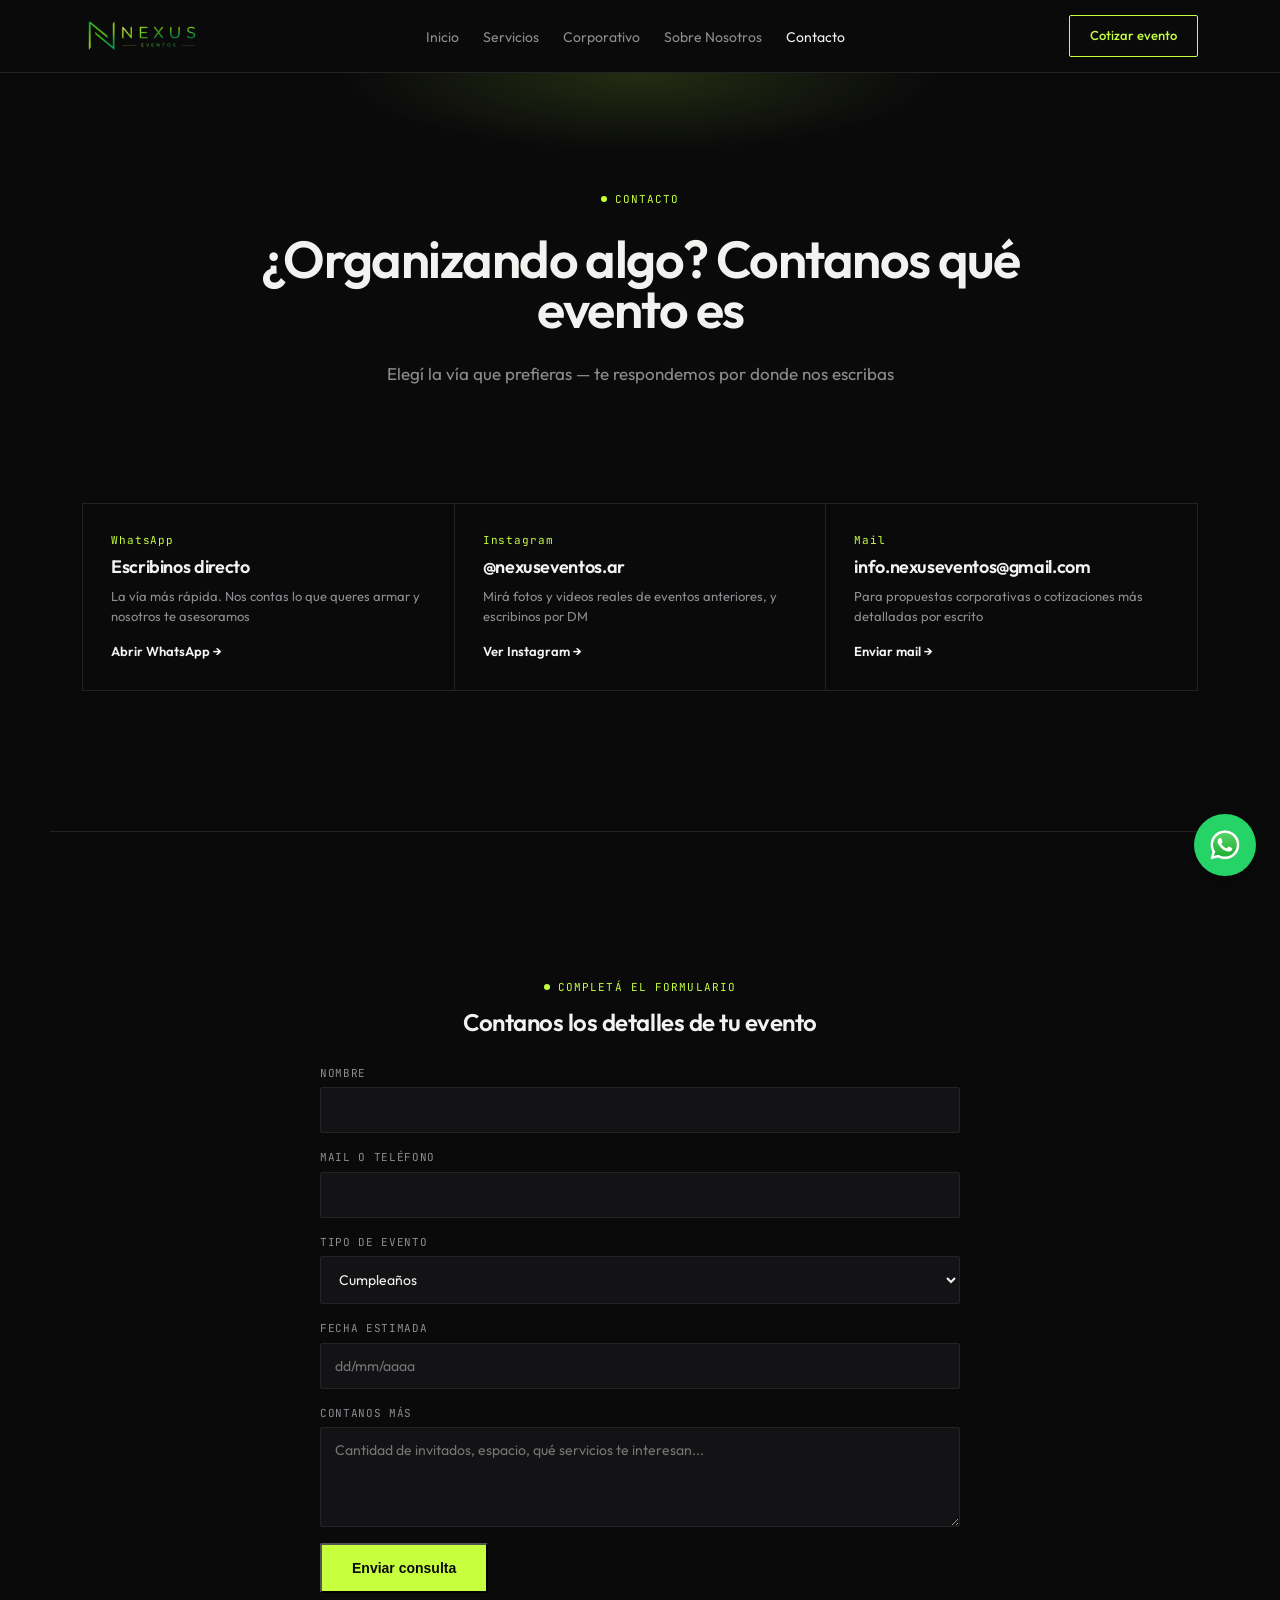
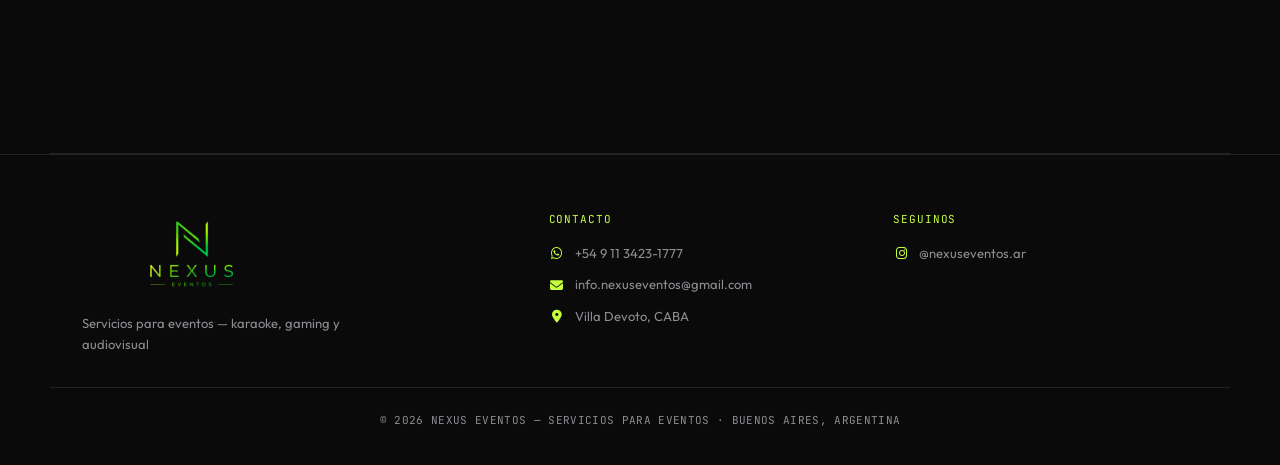
==== commit 1d609956: "versión 4" ====
--- a/contacto.html
+++ b/contacto.html
@@ -5,6 +5,7 @@
 <meta name="viewport" content="width=device-width, initial-scale=1.0">
 <title>Contacto — NEXUS EVENTOS</title>
 <meta name="description" content="Contactá a NEXUS EVENTOS por WhatsApp, Instagram, mail o formulario para cotizar tu evento">
+<link rel="icon" type="image/png" href="fotos/Isotipo nexus.png">
 <link rel="stylesheet" href="styles.css">
 <link rel="stylesheet" href="https://cdnjs.cloudflare.com/ajax/libs/font-awesome/6.7.2/css/all.min.css">
 </head>
@@ -12,19 +13,20 @@
 
 <header>
   <div class="wrap nav-inner">
-    <a href="index.html" class="logo">
+    <a href="./" class="logo">
       <img src="fotos/imagotipo 2 nexus sin fondo.png" alt="Nexus Eventos">
     </a>
     <button class="nav-toggle" aria-label="Abrir menú">☰</button>
     <nav>
       <ul class="nav-links" id="navLinks">
-        <li><a href="index.html">Inicio</a></li>
+        <li><a href="./">Inicio</a></li>
         <li class="has-dropdown">
           <a href="servicios.html">Servicios</a>
           <ul class="dropdown">
             <li><a href="karaoke.html">Karaoke &amp; Música</a></li>
             <li><a href="gaming.html">Experiencia Gamer</a></li>
             <li><a href="pantallas.html">Pantallas &amp; Audiovisual</a></li>
+            <li><a href="luces.html">Luces &amp; Ambientación</a></li>
           </ul>
         </li>
         <li><a href="corporativo.html">Corporativo</a></li>
@@ -52,7 +54,7 @@
   <div class="contact-options reveal">
 
     <!-- WHATSAPP -->
-    <a class="contact-option reveal" href="https://wa.me/5491125028880?text=Hola%2C%20quiero%20cotizar%20un%20evento" target="_blank" rel="noopener">
+    <a class="contact-option reveal" href="https://wa.me/5491134231777?text=Hola%20Nexus!%20" target="_blank" rel="noopener">
       <span class="label">WhatsApp</span>
       <h3>Escribinos directo</h3>
       <p>La vía más rápida. Nos contas lo que queres armar y nosotros te asesoramos </p>
@@ -126,7 +128,7 @@
 </section>
 
 <!-- BOTON WHATSAPP -->
-<a href="https://wa.me/5491125028880?text=Hola,%20quiero%20consultar%20por%20un%20evento."
+<a href="https://wa.me/5491134231777?text=Hola%20Nexus!%20"
    class="whatsapp-float"
    target="_blank"
    aria-label="WhatsApp">
@@ -143,8 +145,8 @@
 
       <div class="footer-col">
         <span class="footer-col-title">Contacto</span>
-        <a href="https://wa.me/5491125028880" target="_blank" class="footer-link">
-          <i class="fa-brands fa-whatsapp"></i> +54 9 11 2502-8880
+        <a href="https://wa.me/5491134231777" target="_blank" class="footer-link">
+          <i class="fa-brands fa-whatsapp"></i> +54 9 11 3423-1777
         </a>
         <a href="mailto:info.nexuseventos@gmail.com" class="footer-link">
           <i class="fa-solid fa-envelope"></i> info.nexuseventos@gmail.com
--- a/styles.css
+++ b/styles.css
@@ -54,7 +54,7 @@
 .nav-inner{ display:flex; align-items:center; justify-content:space-between; height:72px; }
 .logo{ display:flex; align-items:center; gap:8px; font-weight:700; font-size:20px; letter-spacing:-0.02em; text-decoration:none; }
 .logo-dot{ width:8px; height:8px; background:var(--accent); border-radius:1px; }
-.logo img{ height:75px; width:auto; display:block; }
+.logo img{ height:90px; width:auto; display:block; }
 .nav-links{ display:flex; gap:24px; list-style:none; }
 .nav-links a{ font-size:14px; color:var(--ink-dim); transition:color .2s; }
 .nav-links a:hover, .nav-links a[aria-current="page"]{ color:var(--ink); }
@@ -146,7 +146,7 @@
 }
 
 /* ---------- SERVICIOS ---------- */
-.services-grid{ display:grid; grid-template-columns:repeat(3,1fr); gap:42px 41px; }
+.services-grid{ display:grid; grid-template-columns:repeat(4,1fr); gap:32px; }
 .service-card img{
   width:100%; height:300px; object-fit:cover; border-radius:2px; opacity:.86; display:block; margin-bottom:16px;
 }
@@ -300,6 +300,9 @@
   }
   .dropdown a{ border-bottom:none; padding:8px 0; color:var(--ink-dim); font-size:13px; }
 
+}
+@media (max-width: 1100px){
+  .services-grid{ grid-template-columns:repeat(2,1fr); }
 }
 
 
@@ -549,4 +552,131 @@
   0%, 100%{ filter: drop-shadow(0 0 6px rgba(198,255,61,0.25)); }
   50%{ filter: drop-shadow(0 0 14px rgba(198,255,61,0.45)); }
 }
-.logo img{ animation: logo-pulse 3s ease-in-out infinite; }+.logo img{ animation: logo-pulse 3s ease-in-out infinite; }
+
+
+.photo-band{
+  position:relative;
+  height:340px;
+  overflow:hidden;
+}
+.photo-band img{
+  width:100%; height:100%; object-fit:cover;
+  filter:grayscale(0.3) contrast(1.05);
+  opacity:.75;
+  display:block;
+}
+.photo-band::after{
+  content:'';
+  position:absolute; inset:0;
+  background:linear-gradient(180deg, var(--bg) 0%, transparent 15%, transparent 85%, var(--bg) 100%);
+}
+
+/* Tarjetas de opción con foto */
+.option-grid{ display:grid; grid-template-columns:repeat(3,1fr); gap:20px; }
+
+.option-card{
+  background:var(--bg-raised);
+  border:1px solid var(--line);
+  border-radius:2px;
+  overflow:hidden;
+  display:flex;
+  flex-direction:column;
+  transition:transform .2s ease, border-color .2s ease;
+}
+.option-card:hover{ transform:translateY(-4px); border-color:var(--accent); cursor:pointer; }
+.option-card.featured{ height:340px; }
+
+.option-card-img{ height:220px; overflow:hidden; }
+.option-card-img img{ width:100%; height:100%; object-fit:cover; display:block; opacity:.9; }
+.option-card-img img.pos-top{ object-position:center 25%; }
+.option-card-img-split{ display:flex; gap:2px; }
+.option-card-img-split img{ width:50%; height:100%; }
+
+.option-card-body{ padding:18px; display:flex; flex-direction:column; gap:6px; }
+.option-card-body b{ font-size:15px; }
+.option-card-body p{ font-size:13px; color:var(--ink-dim); line-height:1.5; }
+.option-card-body .idx{
+  font-family:var(--font-mono); font-size:10px; letter-spacing:0.06em;
+  color:var(--accent); margin-bottom:2px;
+}
+.option-card-body .check-list{ margin-top:6px; }
+.option-card-body .check-list li{ font-size:13px; }
+
+/* Mini Disco: banner destacado de ancho completo */
+.option-card.featured{
+  grid-column:1 / -1;
+  flex-direction:row;
+  border-color:var(--accent);
+  height:280px;
+}
+.option-card.featured .option-card-img{ width:40%; height:100%; flex:none; }
+.option-card.featured .option-card-body{ padding:28px; justify-content:center; }
+.option-card.featured b{ font-size:22px; }
+
+@media (max-width:860px){
+  .option-card.featured{ flex-direction:column; height:auto; }
+  .option-card.featured .option-card-img{ width:100%; height:200px; }
+}
+
+/* Modal de detalle al hacer click en una tarjeta */
+.detail-modal-overlay{
+  position:fixed; inset:0; z-index:999;
+  background:rgba(10,10,11,0.85);
+  display:flex; align-items:center; justify-content:center;
+  padding:24px;
+}
+.detail-modal{
+  background:var(--bg-raised);
+  border:1px solid var(--line);
+  border-radius:2px;
+  max-width:900px; width:100%; max-height:85vh; height:480px;
+  display:flex; overflow:hidden;
+  position:relative;
+}
+.detail-modal-img{ width:45%; flex:none; }
+.detail-modal-img img{ width:100%; height:100%; object-fit:cover; display:block; }
+.detail-modal-body{ padding:36px; overflow-y:auto; display:flex; flex-direction:column; gap:10px; }
+.detail-modal-body b{ font-size:24px; }
+.detail-modal-body p{ font-size:14px; color:var(--ink-dim); line-height:1.6; }
+.detail-modal-body .check-list li{ font-size:14px; }
+.detail-modal-close{
+  position:absolute; top:14px; right:14px;
+  width:32px; height:32px; border-radius:50%;
+  background:var(--bg); border:1px solid var(--line);
+  color:var(--ink); font-size:16px; cursor:pointer;
+  display:flex; align-items:center; justify-content:center;
+}
+.detail-modal-close:hover{ border-color:var(--accent); color:var(--accent); }
+
+@media (max-width:760px){
+  .detail-modal{ flex-direction:column; max-height:90vh; }
+  .detail-modal-img{ width:100%; height:220px; }
+}
+
+/* Carrusel dentro del modal */
+.detail-modal-img{ position:relative; }
+.carousel-btn{
+  position:absolute; top:50%; transform:translateY(-50%);
+  width:36px; height:36px; border-radius:50%;
+  background:rgba(10,10,11,0.6); border:1px solid var(--line);
+  color:var(--ink); font-size:16px; cursor:pointer;
+  display:flex; align-items:center; justify-content:center;
+  z-index:2;
+}
+.carousel-btn:hover{ border-color:var(--accent); color:var(--accent); }
+.carousel-prev{ left:12px; }
+.carousel-next{ right:12px; }
+.carousel-dots{
+  position:absolute; bottom:12px; left:50%; transform:translateX(-50%);
+  display:flex; gap:6px; z-index:2;
+}
+.carousel-dot{
+  width:7px; height:7px; border-radius:50%;
+  background:rgba(255,255,255,0.35); cursor:pointer;
+}
+.carousel-dot.active{ background:var(--accent); }
+
+.detail-modal-img video{
+  width:100%; height:100%; object-fit:cover; display:block;
+}
